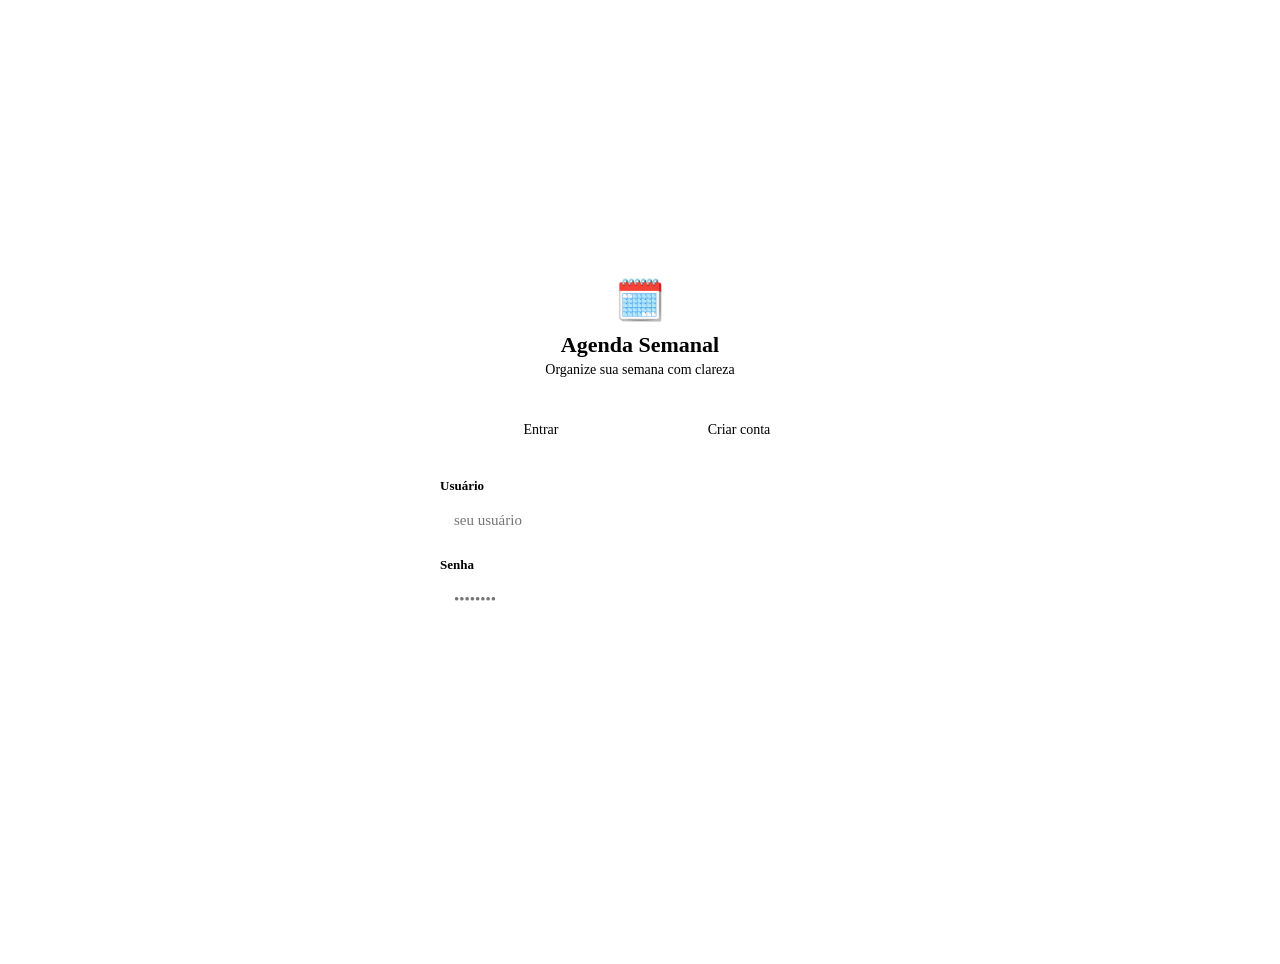
==== app.html @ fb3d9ec1 "Update print statement from 'Hello' to 'Goodbye'" ====
<!DOCTYPE html>
<html lang="pt-BR">
<head>
  <meta charset="UTF-8"/>
  <meta name="viewport" content="width=device-width, initial-scale=1.0"/>
  <title>Agenda Semanal</title>
  <link rel="preconnect" href="https://fonts.googleapis.com"/>
  <link href="https://fonts.googleapis.com/css2?family=Inter:wght@300;400;500;600;700&display=swap" rel="stylesheet"/>
  <link rel="stylesheet" href="style.css"/>
  <style>
    /* ── App Shell ── */
    body { background: var(--bg); color: var(--text); min-height: 100vh; }

    .app-header {
      background: var(--surface);
      border-bottom: 1px solid var(--border);
      padding: 0 24px;
      height: 60px;
      display: flex; align-items: center; justify-content: space-between;
      position: sticky; top: 0; z-index: 100;
      box-shadow: var(--shadow-sm);
    }
    .app-logo { font-size: 22px; font-weight: 700; color: var(--primary); display:flex; align-items:center; gap:8px; }
    .app-logo span { font-size: 20px; }
    .header-right { display: flex; align-items: center; gap: 10px; }
    .user-chip {
      font-size: 13px; font-weight: 500; color: var(--text-muted);
      background: var(--surface2); padding: 5px 12px; border-radius: 99px;
    }

    /* ── Week bar ── */
    .week-bar {
      background: var(--surface);
      border-bottom: 1px solid var(--border);
      padding: 10px 24px;
      display: flex; align-items: center; justify-content: space-between; gap: 12px; flex-wrap: wrap;
    }
    .week-nav { display: flex; align-items: center; gap: 8px; }
    .week-label { font-size: 15px; font-weight: 600; color: var(--text); }
    .week-tag {
      font-size: 12px; background: var(--primary-light); color: var(--primary);
      padding: 3px 10px; border-radius: 99px; font-weight: 600;
    }
    .view-toggle {
      display: flex; background: var(--bg); border-radius: var(--radius); padding: 3px; gap: 3px;
    }
    .view-btn {
      padding: 6px 14px; border: none; background: transparent; border-radius: calc(var(--radius) - 2px);
      font-size: 13px; font-weight: 500; color: var(--text-muted); cursor: pointer; font-family: inherit; transition: all .18s;
    }
    .view-btn.active { background: var(--surface); color: var(--primary); box-shadow: var(--shadow-sm); }

    /* ── Main ── */
    .app-main { padding: 24px; max-width: 1400px; margin: 0 auto; }

    /* ── VISÃO SEMANAL ── */
    .week-grid {
      display: grid;
      grid-template-columns: 180px repeat(7, 1fr);
      gap: 0;
      border-radius: var(--radius);
      overflow: hidden;
      box-shadow: var(--shadow-md);
    }
    .week-grid-header {
      background: var(--primary);
      color: #fff;
      padding: 10px 12px;
      font-size: 13px; font-weight: 600; text-align: center;
    }
    .week-grid-header.cat-col { text-align: left; }
    .week-grid-header.today { background: var(--accent); }

    .cat-header-row {
      grid-column: 1 / -1;
      padding: 8px 14px;
      font-size: 13px; font-weight: 700;
      display: flex; align-items: center; gap: 8px;
    }
    .cat-header-row .cat-count {
      font-size: 11px; font-weight: 600; opacity: .75;
      background: rgba(255,255,255,.25); padding: 1px 7px; border-radius: 99px;
    }

    .week-cell {
      background: var(--surface);
      border: 1px solid var(--border);
      border-collapse: collapse;
      padding: 6px 8px;
      min-height: 56px;
      vertical-align: top;
    }
    .week-cell.cat-label {
      background: var(--surface2);
      font-size: 12px; color: var(--text-muted); font-weight: 500;
      display: flex; align-items: center; padding: 8px 12px;
    }

    .task-chip {
      background: var(--surface2);
      border-left: 3px solid var(--primary);
      border-radius: 6px;
      padding: 6px 8px;
      margin-bottom: 5px;
      display: flex; align-items: flex-start; gap: 6px;
      cursor: pointer;
      transition: transform .12s, box-shadow .12s;
      font-size: 13px;
    }
    .task-chip:hover { transform: translateY(-1px); box-shadow: var(--shadow-sm); }
    .task-chip.done { opacity: .55; }
    .task-chip.done .task-title { text-decoration: line-through; }
    .task-chip.unscheduled { border-left-color: var(--text-muted); border-style: dashed; }
    .task-title { flex: 1; color: var(--text); line-height: 1.35; word-break: break-word; }
    .task-check { flex-shrink: 0; margin-top: 1px; }

    .add-task-inline {
      margin-top: 4px; width: 100%;
      display: flex; align-items: center; gap: 4px;
      opacity: 0; transition: opacity .15s;
    }
    .week-cell:hover .add-task-inline { opacity: 1; }
    .add-task-inline button {
      background: none; border: none; color: var(--text-muted); cursor: pointer;
      font-size: 18px; line-height: 1; padding: 2px; border-radius: 50%;
      transition: color .15s, background .15s;
    }
    .add-task-inline button:hover { color: var(--primary); background: var(--primary-light); }

    /* Coluna sem dia */
    .unscheduled-col {
      margin-top: 24px;
      background: var(--surface);
      border-radius: var(--radius);
      box-shadow: var(--shadow-sm);
      overflow: hidden;
    }
    .unscheduled-col-header {
      padding: 12px 16px;
      background: var(--surface2);
      border-bottom: 1px solid var(--border);
      font-size: 14px; font-weight: 600; color: var(--text-muted);
      display: flex; align-items: center; gap: 8px;
    }
    .unscheduled-list { padding: 12px 16px; display: flex; flex-direction: column; gap: 8px; }

    /* ── VISÃO LISTA ── */
    .list-view { display: flex; flex-direction: column; gap: 16px; }
    .list-cat-block {
      background: var(--surface);
      border-radius: var(--radius);
      box-shadow: var(--shadow-sm);
      overflow: hidden;
    }
    .list-cat-header {
      padding: 12px 18px;
      display: flex; align-items: center; justify-content: space-between;
    }
    .list-cat-name { font-size: 15px; font-weight: 700; }
    .list-cat-sub { font-size: 12px; opacity: .7; margin-top: 2px; }
    .list-tasks { padding: 0 0 8px; }
    .list-task-row {
      padding: 10px 18px;
      display: flex; align-items: center; gap: 12px;
      border-bottom: 1px solid var(--border);
      transition: background .12s; cursor: pointer;
    }
    .list-task-row:last-child { border-bottom: none; }
    .list-task-row:hover { background: var(--bg); }
    .list-task-row.done .list-task-title { text-decoration: line-through; opacity: .5; }
    .list-task-title { flex: 1; font-size: 14px; }
    .list-task-day {
      font-size: 12px; font-weight: 600;
      color: var(--primary); background: var(--primary-light);
      padding: 2px 8px; border-radius: 99px;
    }
    .list-task-day.no-day { color: var(--text-muted); background: var(--surface2); }

    .list-task-actions { display: flex; gap: 4px; opacity: 0; transition: opacity .12s; }
    .list-task-row:hover .list-task-actions { opacity: 1; }
    .list-task-actions button {
      background: none; border: none; cursor: pointer; padding: 4px 6px; border-radius: 6px;
      font-size: 14px; transition: background .12s;
    }
    .list-task-actions button:hover { background: var(--surface2); }

    /* ── Loading ── */
    .loading-state {
      display: flex; align-items: center; justify-content: center;
      padding: 64px; color: var(--text-muted); gap: 12px; flex-direction: column;
    }
    .empty-state {
      text-align: center; padding: 48px 24px; color: var(--text-muted);
    }
    .empty-state .empty-icon { font-size: 48px; margin-bottom: 12px; }
    .empty-state p { font-size: 15px; }

    /* ── Settings Panel ── */
    .settings-section { margin-bottom: 28px; }
    .settings-section h4 {
      font-size: 13px; font-weight: 700; text-transform: uppercase;
      letter-spacing: .6px; color: var(--text-muted); margin-bottom: 14px;
      padding-bottom: 8px; border-bottom: 1px solid var(--border);
    }

    .theme-picker { display: flex; flex-wrap: wrap; gap: 10px; }
    .theme-swatch {
      width: 44px; height: 44px; border-radius: 50%; cursor: pointer;
      border: 3px solid transparent; transition: all .18s; position: relative;
    }
    .theme-swatch.active { border-color: var(--primary); box-shadow: 0 0 0 3px var(--primary-light); }
    .theme-swatch[title]::after {
      content: attr(title);
      position: absolute; bottom: -22px; left: 50%; transform: translateX(-50%);
      font-size: 10px; color: var(--text-muted); white-space: nowrap;
    }

    .color-grid { display: flex; gap: 8px; align-items: center; }
    .color-preview { width: 32px; height: 32px; border-radius: 6px; border: 1px solid var(--border); cursor: pointer; }

    .cat-list { display: flex; flex-direction: column; gap: 8px; }
    .cat-item {
      display: flex; align-items: center; gap: 10px;
      background: var(--bg); padding: 8px 12px; border-radius: var(--radius);
      border: 1px solid var(--border);
    }
    .cat-dot { width: 20px; height: 20px; border-radius: 50%; flex-shrink: 0; }
    .cat-item-name { flex: 1; font-size: 14px; font-weight: 500; }
    .cat-item-actions { display: flex; gap: 4px; }

    /* Responsive */
    @media (max-width: 768px) {
      .week-grid { grid-template-columns: 120px repeat(7, minmax(100px, 1fr)); overflow-x: auto; display: block; }
      .week-grid { display: -webkit-box; overflow-x: scroll; }
      .app-main { padding: 12px; }
      .week-bar { padding: 8px 12px; }
    }
  </style>
</head>
<body class="theme-cotton-candy">

<!-- ── Header ── -->
<header class="app-header">
  <div class="app-logo"><span>🗓️</span> Agenda</div>
  <div class="header-right">
    <div class="user-chip" id="user-display"></div>
    <button class="btn btn-ghost btn-sm" onclick="openSettings()">⚙️ Config</button>
    <button class="btn btn-ghost btn-sm" onclick="logout()">Sair</button>
  </div>
</header>

<!-- ── Week bar ── -->
<div class="week-bar">
  <div class="week-nav">
    <button class="btn btn-ghost btn-sm" onclick="navWeek(-1)">‹</button>
    <div>
      <span class="week-label" id="week-label">Carregando…</span>
      <span class="week-tag" id="week-tag">semana atual</span>
    </div>
    <button class="btn btn-ghost btn-sm" onclick="navWeek(1)">›</button>
    <button class="btn btn-ghost btn-sm" id="today-btn" onclick="goToCurrentWeek()" style="display:none">Ir para semana atual</button>
  </div>
  <div style="display:flex; gap:8px; align-items:center; flex-wrap:wrap;">
    <div class="view-toggle">
      <button class="view-btn active" id="btn-view-week" onclick="setView('week')">📅 Semanal</button>
      <button class="view-btn" id="btn-view-list" onclick="setView('list')">☰ Lista</button>
    </div>
    <button class="btn btn-primary btn-sm" onclick="openAddTask()">+ Tarefa</button>
    <button class="btn btn-ghost btn-sm" onclick="sendEmail()" title="Enviar e-mail de resumo">📧</button>
  </div>
</div>

<!-- ── Main content ── -->
<main class="app-main" id="main-content">
  <div class="loading-state"><div class="spinner"></div><span>Carregando…</span></div>
</main>

<!-- ── Modal: Adicionar/Editar Tarefa ── -->
<div class="modal-backdrop" id="modal-task" style="display:none" onclick="closeTaskModal(event)">
  <div class="modal" onclick="event.stopPropagation()">
    <div class="modal-header">
      <h3 id="modal-task-title">Nova Tarefa</h3>
      <button class="btn btn-ghost btn-sm btn-icon" onclick="closeTaskModal()">✕</button>
    </div>
    <div class="modal-body">
      <div class="form-field">
        <label>Categoria</label>
        <select id="task-cat"></select>
      </div>
      <div class="form-field">
        <label>Título</label>
        <input type="text" id="task-title" placeholder="O que precisa ser feito?"/>
      </div>
      <div class="form-field">
        <label>Dia da semana</label>
        <select id="task-day"></select>
      </div>
      <div class="form-field">
        <label>Detalhes <span style="color:var(--text-muted);font-weight:400">(opcional)</span></label>
        <textarea id="task-detail" rows="3" placeholder="Informações adicionais…"></textarea>
      </div>
      <div class="form-field" id="field-week-choice">
        <label>Semana</label>
        <select id="task-week">
          <option value="current">Semana atual</option>
          <option value="next">Próxima semana</option>
        </select>
      </div>
    </div>
    <div class="modal-footer">
      <button class="btn btn-ghost" onclick="closeTaskModal()">Cancelar</button>
      <button class="btn btn-primary" id="btn-save-task" onclick="saveTask()">Salvar tarefa</button>
    </div>
  </div>
</div>

<!-- ── Modal: Configurações ── -->
<div class="modal-backdrop" id="modal-settings" style="display:none" onclick="closeSettings(event)">
  <div class="modal" style="max-width:560px" onclick="event.stopPropagation()">
    <div class="modal-header">
      <h3>⚙️ Configurações</h3>
      <button class="btn btn-ghost btn-sm btn-icon" onclick="closeSettings()">✕</button>
    </div>
    <div class="modal-body">

      <div class="settings-section">
        <h4>Idioma</h4>
        <div class="form-field" style="margin:0">
          <select id="cfg-lang">
            <option value="pt-BR">🇧🇷 Português (BR)</option>
            <option value="en">🇺🇸 English</option>
            <option value="es">🇪🇸 Español</option>
            <option value="fr">🇫🇷 Français</option>
            <option value="de">🇩🇪 Deutsch</option>
          </select>
        </div>
      </div>

      <div class="settings-section">
        <h4>E-mail semanal</h4>
        <div class="form-field">
          <label>Endereço de e-mail</label>
          <input type="email" id="cfg-email" placeholder="seu@email.com"/>
        </div>
        <div style="display:grid; grid-template-columns:1fr 1fr; gap:12px">
          <div class="form-field" style="margin:0">
            <label>Dia de envio</label>
            <select id="cfg-send-day">
              <option value="Monday">Segunda-feira</option>
              <option value="Tuesday">Terça-feira</option>
              <option value="Wednesday">Quarta-feira</option>
              <option value="Thursday">Quinta-feira</option>
              <option value="Friday">Sexta-feira</option>
              <option value="Saturday">Sábado</option>
              <option value="Sunday">Domingo</option>
            </select>
          </div>
          <div class="form-field" style="margin:0">
            <label>Horário (0–23h)</label>
            <input type="number" id="cfg-send-hour" min="0" max="23" value="8"/>
          </div>
        </div>
      </div>

      <div class="settings-section">
        <h4>Tema visual</h4>
        <div class="theme-picker" id="theme-picker">
          <div class="theme-swatch" title="Cotton Candy" data-theme="cotton_candy" style="background:linear-gradient(135deg,#f8d7ea,#d4689a)" onclick="pickTheme(this)"></div>
          <div class="theme-swatch" title="Sóbrio" data-theme="sobrio" style="background:linear-gradient(135deg,#dbeafe,#1e40af)" onclick="pickTheme(this)"></div>
          <div class="theme-swatch" title="Cinza" data-theme="cinza" style="background:linear-gradient(135deg,#f3f4f6,#374151)" onclick="pickTheme(this)"></div>
          <div class="theme-swatch" title="Vibrante" data-theme="vibrante" style="background:linear-gradient(135deg,#ede9fe,#7c3aed)" onclick="pickTheme(this)"></div>
          <div class="theme-swatch" title="Dark" data-theme="dark" style="background:linear-gradient(135deg,#1e293b,#818cf8)" onclick="pickTheme(this)"></div>
          <div class="theme-swatch" title="Minimal" data-theme="minimal" style="background:linear-gradient(135deg,#ffffff,#000000)" onclick="pickTheme(this)"></div>
          <div class="theme-swatch" title="Personalizado" data-theme="custom" style="background:conic-gradient(#f00,#ff0,#0f0,#0ff,#00f,#f0f,#f00)" onclick="pickTheme(this)"></div>
        </div>
        <div id="custom-theme-builder" style="display:none; margin-top:20px;">
          <p style="font-size:13px; color:var(--text-muted); margin-bottom:12px;">Personalize as cores principais:</p>
          <div style="display:grid; grid-template-columns:repeat(3, 1fr); gap:12px;">
            <div class="form-field" style="margin:0"><label>Primária</label><input type="color" id="ct-primary" value="#7c3aed"/></div>
            <div class="form-field" style="margin:0"><label>Primária clara</label><input type="color" id="ct-primary-light" value="#ede9fe"/></div>
            <div class="form-field" style="margin:0"><label>Accent</label><input type="color" id="ct-accent" value="#db2777"/></div>
            <div class="form-field" style="margin:0"><label>Fundo</label><input type="color" id="ct-bg" value="#faf5ff"/></div>
            <div class="form-field" style="margin:0"><label>Superfície</label><input type="color" id="ct-surface" value="#ffffff"/></div>
            <div class="form-field" style="margin:0"><label>Texto</label><input type="color" id="ct-text" value="#1e1b4b"/></div>
          </div>
          <button class="btn btn-primary btn-sm" style="margin-top:12px" onclick="applyCustomTheme()">Aplicar tema personalizado</button>
        </div>
      </div>

      <div class="settings-section">
        <h4>Categorias <button class="btn btn-ghost btn-sm" style="font-size:11px" onclick="openAddCategory()">+ Nova</button></h4>
        <div class="cat-list" id="cat-list-settings"></div>
      </div>

    </div>
    <div class="modal-footer">
      <button class="btn btn-ghost" onclick="closeSettings()">Fechar</button>
      <button class="btn btn-primary" onclick="saveSettings()">Salvar configurações</button>
    </div>
  </div>
</div>

<script>
// ============================================================
// CONFIG
// ============================================================
const BACKEND_URL = ""; // ← Cole aqui a URL do seu Apps Script

const DAYS = {
  "pt-BR": ["(Sem dia)", "Segunda","Terça","Quarta","Quinta","Sexta","Sábado","Domingo"],
  "en":    ["(No day)", "Monday","Tuesday","Wednesday","Thursday","Friday","Saturday","Sunday"],
  "es":    ["(Sin día)", "Lunes","Martes","Miércoles","Jueves","Viernes","Sábado","Domingo"],
  "fr":    ["(Sans jour)", "Lundi","Mardi","Mercredi","Jeudi","Vendredi","Samedi","Dimanche"],
  "de":    ["(Kein Tag)", "Montag","Dienstag","Mittwoch","Donnerstag","Freitag","Samstag","Sonntag"],
};
const DAY_KEYS = ["", "Monday","Tuesday","Wednesday","Thursday","Friday","Saturday","Sunday"];

// ============================================================
// STATE
// ============================================================
let state = {
  token: localStorage.getItem("agenda_token"),
  username: localStorage.getItem("agenda_username"),
  userId: localStorage.getItem("agenda_userId"),
  tasks: [],
  categories: [],
  config: {lang:"pt-BR", theme:"cotton_candy"},
  weeks: [],
  currentWeek: null,
  currentWeekIndex: 0,
  view: "week",
  editingTaskId: null,
};

// ============================================================
// INIT
// ============================================================
async function init() {
  if (!state.token) { window.location.href = "index.html"; return; }
  document.getElementById("user-display").textContent = "👤 " + (state.username || "");
  await Promise.all([loadConfig(), loadCategories()]);
  await loadWeeks();
  render();
}

// ============================================================
// API
// ============================================================
async function api(payload) {
  const r = await fetch(BACKEND_URL, {
    method: "POST",
    body: JSON.stringify({...payload, token: state.token})
  });
  const data = await r.json();
  if (data.error === "unauthorized") { logout(); return; }
  return data;
}

// ============================================================
// DATA LOADERS
// ============================================================
async function loadConfig() {
  const r = await api({action:"getConfig"});
  if (r && r.ok) {
    state.config = r.config;
    applyThemeFromConfig();
  }
}

async function loadCategories() {
  const r = await api({action:"getCategories"});
  if (r && r.ok) state.categories = r.categories;
}

async function loadWeeks() {
  const r = await api({action:"getWeeks"});
  if (r && r.ok) {
    state.weeks = r.weeks;
    if (!state.currentWeek) {
      state.currentWeek = getCurrentWeekKey();
      state.currentWeekIndex = state.weeks.indexOf(state.currentWeek);
      if (state.currentWeekIndex === -1) { state.weeks.unshift(state.currentWeek); state.currentWeekIndex = 0; }
    }
  }
  await loadTasks();
}

async function loadTasks() {
  const r = await api({action:"getTasks", semana: state.currentWeek});
  if (r && r.ok) { state.tasks = r.tasks; state.currentWeek = r.semana; }
  updateWeekBar();
  render();
}

// ============================================================
// WEEK UTILS
// ============================================================
function getCurrentWeekKey() {
  const now = new Date();
  const mon = getMonday(now);
  const sat = new Date(mon); sat.setDate(mon.getDate()+5);
  return fmtKey(mon)+"_"+fmtKey(sat);
}
function getMonday(d) {
  const date = new Date(d), day = date.getDay();
  date.setDate(date.getDate() + (day===0 ? -6 : 1-day));
  date.setHours(0,0,0,0); return date;
}
function fmtKey(d) { return `${String(d.getDate()).padStart(2,'0')}${String(d.getMonth()+1).padStart(2,'0')}${d.getFullYear()}`; }
function weekKeyToDisplay(key) {
  if (!key) return "";
  const [a,b] = key.split("_");
  return `${a.slice(0,2)}/${a.slice(2,4)} – ${b.slice(0,2)}/${b.slice(2,4)}/${b.slice(4)}`;
}

function updateWeekBar() {
  const currentKey = getCurrentWeekKey();
  const isCurrentWeek = state.currentWeek === currentKey;
  document.getElementById("week-label").textContent = weekKeyToDisplay(state.currentWeek);
  document.getElementById("week-tag").textContent = isCurrentWeek ? "semana atual" : state.currentWeek > currentKey ? "semana futura" : "semana passada";
  document.getElementById("today-btn").style.display = isCurrentWeek ? "none" : "";
}

function navWeek(dir) {
  const idx = state.weeks.indexOf(state.currentWeek) + dir;
  if (idx >= 0 && idx < state.weeks.length) {
    state.currentWeek = state.weeks[idx];
  } else if (dir > 0) {
    // Cria próxima semana
    const parts = state.currentWeek.split("_");
    const mon = new Date(parts[0].slice(4), parts[0].slice(2,4)-1, parts[0].slice(0,2));
    mon.setDate(mon.getDate()+7);
    const sat = new Date(mon); sat.setDate(mon.getDate()+5);
    state.currentWeek = fmtKey(mon)+"_"+fmtKey(sat);
    state.weeks.unshift(state.currentWeek);
  }
  loadTasks();
}

function goToCurrentWeek() {
  state.currentWeek = getCurrentWeekKey();
  if (!state.weeks.includes(state.currentWeek)) state.weeks.unshift(state.currentWeek);
  loadTasks();
}

// ============================================================
// VIEW TOGGLE
// ============================================================
function setView(v) {
  state.view = v;
  document.getElementById("btn-view-week").classList.toggle("active", v==="week");
  document.getElementById("btn-view-list").classList.toggle("active", v==="list");
  render();
}

// ============================================================
// RENDER
// ============================================================
function render() {
  const main = document.getElementById("main-content");
  if (state.view === "week") main.innerHTML = renderWeekView();
  else main.innerHTML = renderListView();
}

function getCatById(id) { return state.categories.find(c=>c.id===id) || {nome:"—", cor_escura:"#64748b", cor_clara:"#f1f5f9"}; }
function getLang() { return state.config.lang || "pt-BR"; }
function getDays() { return DAYS[getLang()] || DAYS["pt-BR"]; }

function renderWeekView() {
  const days = getDays();
  const now = new Date(); now.setHours(0,0,0,0);
  const todayDay = DAY_KEYS[now.getDay() === 0 ? 8 : now.getDay()]; // simplificado

  let html = '<div class="week-grid">';
  // Header
  html += `<div class="week-grid-header cat-col">${days[0]||"Categoria"}</div>`;
  for (let i=1;i<=7;i++) html += `<div class="week-grid-header">${days[i]}</div>`;

  // Unscheduled tasks (sem dia)
  const unscheduled = state.tasks.filter(t=>!t.dia);

  // Por categoria
  for (const cat of state.categories) {
    const catTasks = state.tasks.filter(t=>t.categoria_id===cat.id && t.dia);
    if (catTasks.length === 0 && unscheduled.filter(t=>t.categoria_id===cat.id).length === 0) continue;
    const total = catTasks.length + unscheduled.filter(t=>t.categoria_id===cat.id).length;
    const done  = catTasks.filter(t=>t.concluida).length;

    // Linha de cabeçalho da categoria
    html += `<div class="cat-header-row" style="background:${cat.cor_escura};color:#fff;grid-column:1/-1;">`;
    html += `▸ ${cat.nome} <span class="cat-count">${done}/${total}</span></div>`;

    // Linha de células por dia
    html += `<div class="week-cell cat-label" style="background:${cat.cor_escura}22;color:${cat.cor_escura}">${cat.nome}</div>`;
    for (let d=1; d<=7; d++) {
      const dayKey = DAY_KEYS[d];
      const dayTasks = catTasks.filter(t=>t.dia===dayKey);
      html += `<div class="week-cell" style="background:${cat.cor_clara}55" ondragover="event.preventDefault()" ondrop="dropTask(event,'${cat.id}','${dayKey}')">`;
      for (const t of dayTasks) {
        html += renderTaskChip(t, cat);
      }
      html += `<div class="add-task-inline"><button onclick="openAddTask('${cat.id}','${dayKey}')" title="Adicionar tarefa">＋</button></div>`;
      html += `</div>`;
    }
  }

  html += '</div>';

  // Tarefas sem dia agendado
  if (unscheduled.length > 0) {
    html += `<div class="unscheduled-col">`;
    html += `<div class="unscheduled-col-header">📌 ${getLang()==="pt-BR"?"Sem dia definido — clique para agendar":"Unscheduled — click to assign a day"} <span class="badge" style="background:var(--surface2);color:var(--text-muted)">${unscheduled.length}</span></div>`;
    html += `<div class="unscheduled-list">`;
    for (const t of unscheduled) {
      const cat = getCatById(t.categoria_id);
      html += renderTaskChip(t, cat, true);
    }
    html += `</div></div>`;
  }

  return html;
}

function renderTaskChip(t, cat, unscheduled=false) {
  const doneClass = t.concluida ? "done" : "";
  const unsClass  = unscheduled ? "unscheduled" : "";
  return `<div class="task-chip ${doneClass} ${unsClass}" draggable="true"
    style="border-left-color:${cat.cor_escura}"
    ondragstart="dragTask(event,'${t.id}')"
    onclick="openEditTask('${t.id}')">
    <div class="task-check" onclick="event.stopPropagation();toggleTask('${t.id}')">
      <label class="check-wrap">
        <input type="checkbox" ${t.concluida?"checked":""} onchange="toggleTask('${t.id}')"/>
        <div class="check-box"></div>
      </label>
    </div>
    <span class="task-title">${escHtml(t.titulo)}</span>
  </div>`;
}

function renderListView() {
  let html = '<div class="list-view">';
  const days = getDays();
  if (state.categories.length === 0 || state.tasks.length === 0) {
    html += `<div class="empty-state"><div class="empty-icon">📭</div><p>Nenhuma tarefa esta semana. Clique em <strong>+ Tarefa</strong> para começar.</p></div>`;
    return html + '</div>';
  }

  for (const cat of state.categories) {
    const catTasks = state.tasks.filter(t=>t.categoria_id===cat.id);
    if (catTasks.length === 0) continue;
    const done = catTasks.filter(t=>t.concluida).length;
    html += `<div class="list-cat-block">`;
    html += `<div class="list-cat-header" style="background:${cat.cor_escura};color:#fff">`;
    html += `<div><div class="list-cat-name">${cat.nome}</div><div class="list-cat-sub">${done}/${catTasks.length} concluídas</div></div>`;
    html += `</div>`;
    html += `<div class="list-tasks">`;
    for (const t of catTasks) {
      const dayLabel = t.dia ? days[DAY_KEYS.indexOf(t.dia)] : days[0];
      const dayClass = t.dia ? "" : "no-day";
      html += `<div class="list-task-row ${t.concluida?"done":""}" onclick="openEditTask('${t.id}')">`;
      html += `<label class="check-wrap" onclick="event.stopPropagation()">
        <input type="checkbox" ${t.concluida?"checked":""} onchange="toggleTask('${t.id}')"/>
        <div class="check-box" style="border-color:${cat.cor_escura}"></div>
      </label>`;
      html += `<span class="list-task-title">${escHtml(t.titulo)}</span>`;
      html += `<span class="list-task-day ${dayClass}">${dayLabel}</span>`;
      html += `<div class="list-task-actions">
        <button onclick="event.stopPropagation();openEditTask('${t.id}')" title="Editar">✏️</button>
        <button onclick="event.stopPropagation();deleteTask('${t.id}')" title="Excluir">🗑</button>
      </div>`;
      html += `</div>`;
    }
    html += `</div></div>`;
  }
  return html + '</div>';
}

// ============================================================
// TASK ACTIONS
// ============================================================
function openAddTask(catId="", dayKey="") {
  state.editingTaskId = null;
  document.getElementById("modal-task-title").textContent = "Nova Tarefa";
  document.getElementById("btn-save-task").textContent = "Salvar tarefa";
  document.getElementById("task-title").value = "";
  document.getElementById("task-detail").value = "";
  populateCatSelect(catId);
  populateDaySelect(dayKey);
  document.getElementById("task-week").value = "current";
  document.getElementById("field-week-choice").style.display = "";
  document.getElementById("modal-task").style.display = "flex";
  setTimeout(()=>document.getElementById("task-title").focus(), 100);
}

function openEditTask(id) {
  const t = state.tasks.find(t=>t.id===id);
  if (!t) return;
  state.editingTaskId = id;
  document.getElementById("modal-task-title").textContent = "Editar Tarefa";
  document.getElementById("btn-save-task").textContent = "Salvar alterações";
  document.getElementById("task-title").value = t.titulo;
  document.getElementById("task-detail").value = t.detalhe || "";
  populateCatSelect(t.categoria_id);
  populateDaySelect(t.dia || "");
  document.getElementById("field-week-choice").style.display = "none";
  document.getElementById("modal-task").style.display = "flex";
  setTimeout(()=>document.getElementById("task-title").focus(), 100);
}

function populateCatSelect(selectedId="") {
  const sel = document.getElementById("task-cat");
  sel.innerHTML = state.categories.map(c=>
    `<option value="${c.id}" ${c.id===selectedId?"selected":""}>${c.nome}</option>`
  ).join("");
}

function populateDaySelect(selectedKey="") {
  const days = getDays();
  const sel = document.getElementById("task-day");
  sel.innerHTML = days.map((d,i)=>
    `<option value="${DAY_KEYS[i]}" ${DAY_KEYS[i]===selectedKey?"selected":""}>${d}</option>`
  ).join("");
}

function closeTaskModal(e) {
  if (!e || e.target === document.getElementById("modal-task"))
    document.getElementById("modal-task").style.display = "none";
}

async function saveTask() {
  const title = document.getElementById("task-title").value.trim();
  if (!title) { toast("⚠️ Informe o título da tarefa."); return; }

  const btn = document.getElementById("btn-save-task");
  btn.disabled = true; btn.textContent = "Salvando…";

  const catId   = document.getElementById("task-cat").value;
  const dayKey  = document.getElementById("task-day").value;
  const detail  = document.getElementById("task-detail").value.trim();
  const weekPref = document.getElementById("task-week").value;

  let semana = state.currentWeek;
  if (!state.editingTaskId && weekPref === "next") {
    const parts = state.currentWeek.split("_");
    const mon = new Date(parts[0].slice(4), parts[0].slice(2,4)-1, parts[0].slice(0,2));
    mon.setDate(mon.getDate()+7);
    const sat = new Date(mon); sat.setDate(mon.getDate()+5);
    semana = fmtKey(mon)+"_"+fmtKey(sat);
  }

  if (state.editingTaskId) {
    await api({action:"updateTask", id:state.editingTaskId, titulo:title, categoria_id:catId, dia:dayKey, detalhe:detail});
    toast("✅ Tarefa atualizada!");
  } else {
    await api({action:"addTask", semana, titulo:title, categoria_id:catId, dia:dayKey, detalhe:detail});
    toast("✅ Tarefa adicionada!");
  }

  closeTaskModal();
  await loadWeeks();
  btn.disabled = false;
}

async function toggleTask(id) {
  const t = state.tasks.find(t=>t.id===id);
  if (!t) return;
  t.concluida = !t.concluida;
  render();
  await api({action:"updateTask", id, concluida:t.concluida});
}

async function deleteTask(id) {
  if (!confirm("Excluir esta tarefa?")) return;
  await api({action:"deleteTask", id});
  await loadTasks();
  toast("🗑 Tarefa excluída.");
}

// Drag & drop
let draggedId = null;
function dragTask(e, id) { draggedId = id; e.dataTransfer.effectAllowed="move"; }
async function dropTask(e, catId, dayKey) {
  if (!draggedId) return;
  await api({action:"updateTask", id:draggedId, categoria_id:catId, dia:dayKey});
  draggedId = null;
  await loadTasks();
}

// ============================================================
// SETTINGS
// ============================================================
async function openSettings() {
  await loadCategories();
  const c = state.config;
  document.getElementById("cfg-lang").value      = c.lang || "pt-BR";
  document.getElementById("cfg-email").value     = c.email || "";
  document.getElementById("cfg-send-day").value  = c.send_day || "Monday";
  document.getElementById("cfg-send-hour").value = c.send_hour ?? 8;

  // Tema
  document.querySelectorAll(".theme-swatch").forEach(s=>{
    s.classList.toggle("active", s.dataset.theme === (c.theme||"cotton_candy"));
  });
  document.getElementById("custom-theme-builder").style.display = c.theme==="custom" ? "" : "none";

  renderCatSettings();
  document.getElementById("modal-settings").style.display = "flex";
}

function closeSettings(e) {
  if (!e || e.target === document.getElementById("modal-settings"))
    document.getElementById("modal-settings").style.display = "none";
}

function renderCatSettings() {
  const list = document.getElementById("cat-list-settings");
  list.innerHTML = state.categories.map(c=>`
    <div class="cat-item" id="ci-${c.id}">
      <div class="cat-dot" style="background:${c.cor_escura}"></div>
      <span class="cat-item-name">${escHtml(c.nome)}</span>
      <div class="cat-item-actions">
        <button onclick="editCategoryInline('${c.id}')" title="Editar">✏️</button>
        <button onclick="deleteCategoryItem('${c.id}')" title="Excluir">🗑</button>
      </div>
    </div>`).join("");
}

function editCategoryInline(id) {
  const cat = state.categories.find(c=>c.id===id);
  if (!cat) return;
  const el = document.getElementById("ci-"+id);
  el.innerHTML = `
    <input value="${escHtml(cat.nome)}" id="ei-name-${id}" style="flex:1;padding:4px 8px;border:1px solid var(--border);border-radius:6px;font-family:inherit;font-size:14px;"/>
    <div class="color-grid">
      <input type="color" value="${cat.cor_escura}" id="ei-dark-${id}"/>
      <input type="color" value="${cat.cor_clara}" id="ei-light-${id}"/>
    </div>
    <button class="btn btn-primary btn-sm" onclick="saveCategoryInline('${id}')">OK</button>
    <button class="btn btn-ghost btn-sm" onclick="renderCatSettings()">✕</button>`;
}

function saveCategoryInline(id) {
  const cat = state.categories.find(c=>c.id===id);
  if (!cat) return;
  cat.nome       = document.getElementById("ei-name-"+id).value.trim();
  cat.cor_escura = document.getElementById("ei-dark-"+id).value;
  cat.cor_clara  = document.getElementById("ei-light-"+id).value;
  renderCatSettings();
}

function openAddCategory() {
  const nome = prompt("Nome da nova categoria:");
  if (!nome) return;
  state.categories.push({
    id: "cat_new_"+Date.now(), nome: nome.trim(),
    cor_escura:"#64748b", cor_clara:"#f1f5f9", ordem: state.categories.length
  });
  renderCatSettings();
}

function deleteCategoryItem(id) {
  if (!confirm("Excluir esta categoria? As tarefas associadas não serão apagadas.")) return;
  state.categories = state.categories.filter(c=>c.id!==id);
  renderCatSettings();
}

function pickTheme(el) {
  document.querySelectorAll(".theme-swatch").forEach(s=>s.classList.remove("active"));
  el.classList.add("active");
  state.config.theme = el.dataset.theme;
  document.getElementById("custom-theme-builder").style.display = el.dataset.theme==="custom" ? "" : "none";
  if (el.dataset.theme !== "custom") applyThemeFromConfig();
}

function applyThemeFromConfig() {
  const map = {cotton_candy:"cotton-candy", sobrio:"sobrio", cinza:"cinza", vibrante:"vibrante", dark:"dark", minimal:"minimal"};
  const cls = "theme-" + (map[state.config.theme] || "cotton-candy");
  document.body.className = document.body.className.replace(/theme-\S+/g,"").trim() + " " + cls;
  if (state.config.theme === "custom" && state.config.custom_theme) applyCustomThemeDirect(state.config.custom_theme);
}

function applyCustomTheme() {
  const ct = {
    primary:       document.getElementById("ct-primary").value,
    primaryLight:  document.getElementById("ct-primary-light").value,
    accent:        document.getElementById("ct-accent").value,
    bg:            document.getElementById("ct-bg").value,
    surface:       document.getElementById("ct-surface").value,
    text:          document.getElementById("ct-text").value,
  };
  state.config.custom_theme = ct;
  applyCustomThemeDirect(ct);
  toast("🎨 Tema personalizado aplicado!");
}

function applyCustomThemeDirect(ct) {
  const r = document.documentElement;
  r.style.setProperty("--primary",       ct.primary);
  r.style.setProperty("--primary-light", ct.primaryLight);
  r.style.setProperty("--accent",        ct.accent);
  r.style.setProperty("--bg",            ct.bg);
  r.style.setProperty("--surface",       ct.surface);
  r.style.setProperty("--text",          ct.text);
}

async function saveSettings() {
  const btn = document.querySelector("#modal-settings .btn-primary");
  btn.disabled = true; btn.textContent = "Salvando…";
  state.config.lang       = document.getElementById("cfg-lang").value;
  state.config.email      = document.getElementById("cfg-email").value;
  state.config.send_day   = document.getElementById("cfg-send-day").value;
  state.config.send_hour  = parseInt(document.getElementById("cfg-send-hour").value);
  await Promise.all([
    api({action:"saveConfig", config: state.config}),
    api({action:"saveCategories", categories: state.categories})
  ]);
  applyThemeFromConfig();
  closeSettings();
  await loadCategories();
  render();
  toast("✅ Configurações salvas!");
  btn.disabled = false; btn.textContent = "Salvar configurações";
}

// ============================================================
// EMAIL
// ============================================================
async function sendEmail() {
  const btn = document.querySelector("[onclick=\"sendEmail()\"]");
  btn.disabled = true;
  const r = await api({action:"sendEmail"});
  btn.disabled = false;
  if (r && r.ok) toast("📧 E-mail enviado com sucesso!");
  else toast("⚠️ " + (r?.error || "Erro ao enviar e-mail. Verifique o e-mail nas configurações."));
}

// ============================================================
// UTILS
// ============================================================
function logout() {
  localStorage.clear();
  window.location.href = "index.html";
}

function escHtml(s) {
  return String(s).replace(/&/g,"&amp;").replace(/</g,"&lt;").replace(/>/g,"&gt;").replace(/"/g,"&quot;");
}

let toastTimer;
function toast(msg) {
  clearTimeout(toastTimer);
  let el = document.getElementById("toast-el");
  if (!el) { el = document.createElement("div"); el.id="toast-el"; el.className="toast"; document.body.appendChild(el); }
  el.textContent = msg; el.style.display = "block";
  toastTimer = setTimeout(()=>{ el.style.display="none"; }, 3000);
}

// ============================================================
// BOOT
// ============================================================
init();
</script>
</body>
</html>
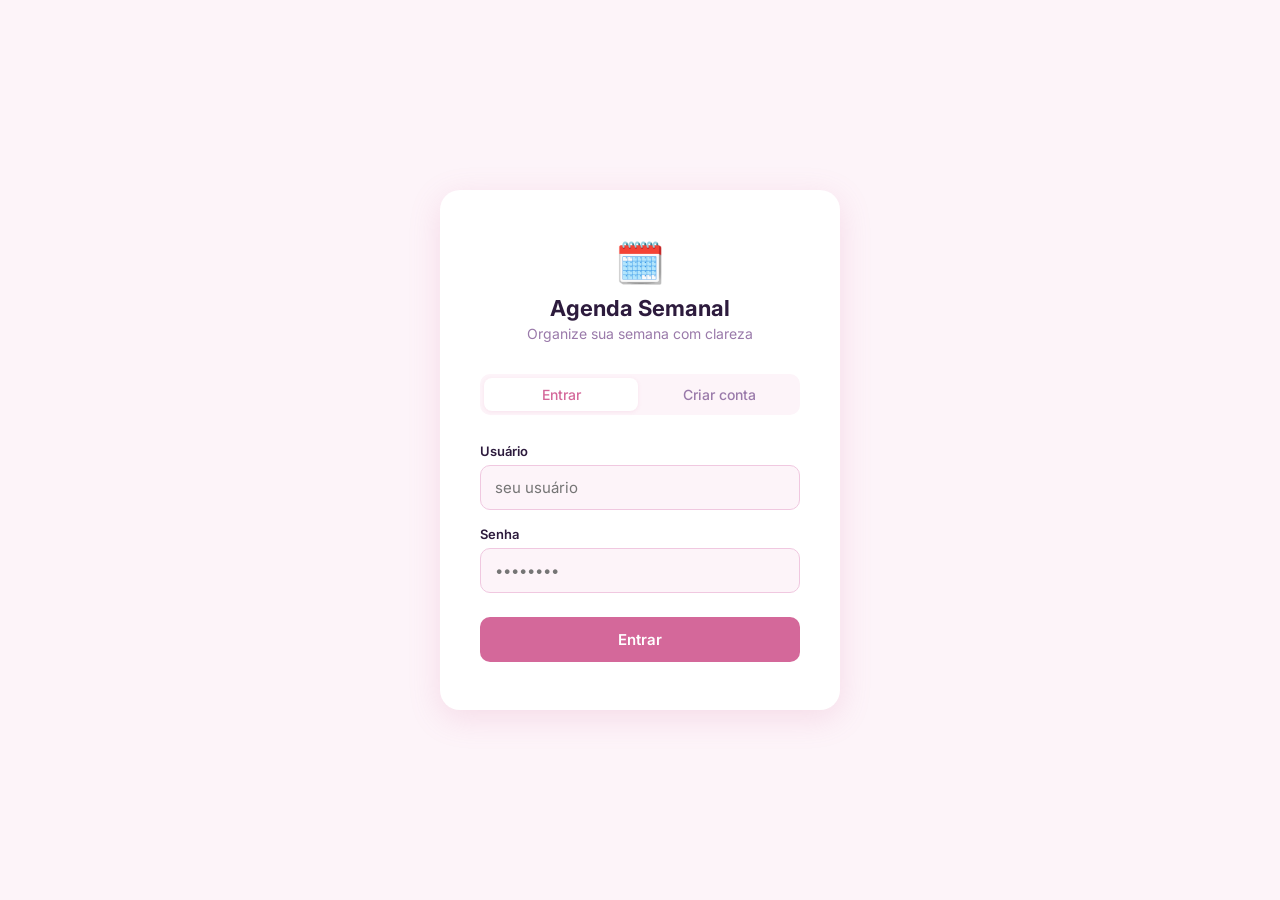
==== commit 38fa7a2c: "Implement loading state for buttons during async actions Refactor button handling to prevent double " ====
--- a/app.html
+++ b/app.html
@@ -404,7 +404,7 @@
 // ============================================================
 // CONFIG
 // ============================================================
-const BACKEND_URL = ""; // ← Cole aqui a URL do seu Apps Script
+const BACKEND_URL = "https://script.google.com/macros/s/AKfycbxa2S6oVyt2hTP1QjkpkJQH9AMApKSBI0zk_z4VZbIABvyfS45VkRWJuxLRpO6Dthgm/exec"; // ← Cole aqui a URL do seu Apps Script
 
 const DAYS = {
   "pt-BR": ["(Sem dia)", "Segunda","Terça","Quarta","Quinta","Sexta","Sábado","Domingo"],
@@ -454,6 +454,29 @@
   const data = await r.json();
   if (data.error === "unauthorized") { logout(); return; }
   return data;
+}
+
+// ── Trava genérica contra duplo clique / múltiplos envios ──
+// Desabilita o botão, mostra um spinner + texto de carregamento,
+// executa a ação assíncrona, e só então reabilita o botão.
+// Se o botão já estiver em execução, um segundo clique é ignorado.
+const _busyButtons = new WeakSet();
+async function withLoading(btn, loadingText, action) {
+  if (!btn || _busyButtons.has(btn)) return; // ignora cliques repetidos
+  _busyButtons.add(btn);
+  const originalHTML = btn.innerHTML;
+  const originalWidth = btn.offsetWidth;
+  btn.style.minWidth = originalWidth + "px"; // evita o botão "pular" de tamanho
+  btn.disabled = true;
+  btn.innerHTML = `<span class="btn-spinner"></span> ${loadingText}`;
+  try {
+    await action();
+  } finally {
+    btn.disabled = false;
+    btn.innerHTML = originalHTML;
+    btn.style.minWidth = "";
+    _busyButtons.delete(btn);
+  }
 }
 
 // ============================================================
@@ -733,33 +756,34 @@
   if (!title) { toast("⚠️ Informe o título da tarefa."); return; }
 
   const btn = document.getElementById("btn-save-task");
-  btn.disabled = true; btn.textContent = "Salvando…";
-
-  const catId   = document.getElementById("task-cat").value;
-  const dayKey  = document.getElementById("task-day").value;
-  const detail  = document.getElementById("task-detail").value.trim();
-  const weekPref = document.getElementById("task-week").value;
-
-  let semana = state.currentWeek;
-  if (!state.editingTaskId && weekPref === "next") {
-    const parts = state.currentWeek.split("_");
-    const mon = new Date(parts[0].slice(4), parts[0].slice(2,4)-1, parts[0].slice(0,2));
-    mon.setDate(mon.getDate()+7);
-    const sat = new Date(mon); sat.setDate(mon.getDate()+5);
-    semana = fmtKey(mon)+"_"+fmtKey(sat);
-  }
-
-  if (state.editingTaskId) {
-    await api({action:"updateTask", id:state.editingTaskId, titulo:title, categoria_id:catId, dia:dayKey, detalhe:detail});
-    toast("✅ Tarefa atualizada!");
-  } else {
-    await api({action:"addTask", semana, titulo:title, categoria_id:catId, dia:dayKey, detalhe:detail});
-    toast("✅ Tarefa adicionada!");
-  }
-
-  closeTaskModal();
-  await loadWeeks();
-  btn.disabled = false;
+  const isEditing = !!state.editingTaskId;
+
+  await withLoading(btn, isEditing ? "Salvando…" : "Adicionando…", async () => {
+    const catId   = document.getElementById("task-cat").value;
+    const dayKey  = document.getElementById("task-day").value;
+    const detail  = document.getElementById("task-detail").value.trim();
+    const weekPref = document.getElementById("task-week").value;
+
+    let semana = state.currentWeek;
+    if (!isEditing && weekPref === "next") {
+      const parts = state.currentWeek.split("_");
+      const mon = new Date(parts[0].slice(4), parts[0].slice(2,4)-1, parts[0].slice(0,2));
+      mon.setDate(mon.getDate()+7);
+      const sat = new Date(mon); sat.setDate(mon.getDate()+5);
+      semana = fmtKey(mon)+"_"+fmtKey(sat);
+    }
+
+    if (isEditing) {
+      await api({action:"updateTask", id:state.editingTaskId, titulo:title, categoria_id:catId, dia:dayKey, detalhe:detail});
+      toast("✅ Tarefa atualizada!");
+    } else {
+      await api({action:"addTask", semana, titulo:title, categoria_id:catId, dia:dayKey, detalhe:detail});
+      toast("✅ Tarefa adicionada!");
+    }
+
+    closeTaskModal();
+    await loadWeeks();
+  });
 }
 
 async function toggleTask(id) {
@@ -906,21 +930,21 @@
 
 async function saveSettings() {
   const btn = document.querySelector("#modal-settings .btn-primary");
-  btn.disabled = true; btn.textContent = "Salvando…";
-  state.config.lang       = document.getElementById("cfg-lang").value;
-  state.config.email      = document.getElementById("cfg-email").value;
-  state.config.send_day   = document.getElementById("cfg-send-day").value;
-  state.config.send_hour  = parseInt(document.getElementById("cfg-send-hour").value);
-  await Promise.all([
-    api({action:"saveConfig", config: state.config}),
-    api({action:"saveCategories", categories: state.categories})
-  ]);
-  applyThemeFromConfig();
-  closeSettings();
-  await loadCategories();
-  render();
-  toast("✅ Configurações salvas!");
-  btn.disabled = false; btn.textContent = "Salvar configurações";
+  await withLoading(btn, "Salvando…", async () => {
+    state.config.lang       = document.getElementById("cfg-lang").value;
+    state.config.email      = document.getElementById("cfg-email").value;
+    state.config.send_day   = document.getElementById("cfg-send-day").value;
+    state.config.send_hour  = parseInt(document.getElementById("cfg-send-hour").value);
+    await Promise.all([
+      api({action:"saveConfig", config: state.config}),
+      api({action:"saveCategories", categories: state.categories})
+    ]);
+    applyThemeFromConfig();
+    closeSettings();
+    await loadCategories();
+    render();
+    toast("✅ Configurações salvas!");
+  });
 }
 
 // ============================================================
@@ -928,11 +952,11 @@
 // ============================================================
 async function sendEmail() {
   const btn = document.querySelector("[onclick=\"sendEmail()\"]");
-  btn.disabled = true;
-  const r = await api({action:"sendEmail"});
-  btn.disabled = false;
-  if (r && r.ok) toast("📧 E-mail enviado com sucesso!");
-  else toast("⚠️ " + (r?.error || "Erro ao enviar e-mail. Verifique o e-mail nas configurações."));
+  await withLoading(btn, "Enviando…", async () => {
+    const r = await api({action:"sendEmail"});
+    if (r && r.ok) toast("📧 E-mail enviado com sucesso!");
+    else toast("⚠️ " + (r?.error || "Erro ao enviar e-mail. Verifique o e-mail nas configurações."));
+  });
 }
 
 // ============================================================
--- a/style.css
+++ b/style.css
@@ -0,0 +1,283 @@
+/* ============================================================
+   AGENDA SEMANAL — style.css
+   Temas: cotton-candy | sobrio | cinza | vibrante | dark | minimal
+   + suporte a tema personalizado via CSS custom properties
+   ============================================================ */
+
+/* ── Reset & base ─────────────────────────────────────────── */
+*, *::before, *::after { box-sizing: border-box; margin: 0; padding: 0; }
+html { font-size: 16px; }
+body {
+  font-family: 'Inter', -apple-system, BlinkMacSystemFont, sans-serif;
+  transition: background .3s, color .3s;
+  -webkit-font-smoothing: antialiased;
+}
+
+/* ── Temas ────────────────────────────────────────────────── */
+
+/* Cotton Candy */
+.theme-cotton-candy {
+  --primary:       #d4689a;
+  --primary-light: #f8d7ea;
+  --accent:        #9b72cf;
+  --bg:            #fdf4f9;
+  --surface:       #ffffff;
+  --surface2:      #fce8f4;
+  --border:        #f0c8e0;
+  --text:          #2d1b3d;
+  --text-muted:    #9a7aaa;
+  --success:       #48bb78;
+  --danger:        #f56565;
+  --shadow-sm:     0 1px 4px rgba(212,104,154,.12);
+  --shadow-md:     0 4px 16px rgba(212,104,154,.15);
+  --shadow-lg:     0 8px 32px rgba(212,104,154,.18);
+  --radius:        12px;
+}
+
+/* Sóbrio */
+.theme-sobrio {
+  --primary:       #1e40af;
+  --primary-light: #dbeafe;
+  --accent:        #0f766e;
+  --bg:            #f8fafc;
+  --surface:       #ffffff;
+  --surface2:      #f1f5f9;
+  --border:        #e2e8f0;
+  --text:          #0f172a;
+  --text-muted:    #64748b;
+  --success:       #16a34a;
+  --danger:        #dc2626;
+  --shadow-sm:     0 1px 3px rgba(15,23,42,.08);
+  --shadow-md:     0 4px 12px rgba(15,23,42,.10);
+  --shadow-lg:     0 8px 28px rgba(15,23,42,.12);
+  --radius:        8px;
+}
+
+/* Tons de Cinza */
+.theme-cinza {
+  --primary:       #374151;
+  --primary-light: #f3f4f6;
+  --accent:        #6b7280;
+  --bg:            #f9fafb;
+  --surface:       #ffffff;
+  --surface2:      #f3f4f6;
+  --border:        #d1d5db;
+  --text:          #111827;
+  --text-muted:    #6b7280;
+  --success:       #059669;
+  --danger:        #dc2626;
+  --shadow-sm:     0 1px 3px rgba(0,0,0,.08);
+  --shadow-md:     0 4px 12px rgba(0,0,0,.10);
+  --shadow-lg:     0 8px 24px rgba(0,0,0,.12);
+  --radius:        6px;
+}
+
+/* Vibrante */
+.theme-vibrante {
+  --primary:       #7c3aed;
+  --primary-light: #ede9fe;
+  --accent:        #db2777;
+  --bg:            #faf5ff;
+  --surface:       #ffffff;
+  --surface2:      #f5f0ff;
+  --border:        #ddd6fe;
+  --text:          #1e1b4b;
+  --text-muted:    #6d28d9;
+  --success:       #10b981;
+  --danger:        #ef4444;
+  --shadow-sm:     0 1px 4px rgba(124,58,237,.15);
+  --shadow-md:     0 4px 16px rgba(124,58,237,.18);
+  --shadow-lg:     0 8px 32px rgba(124,58,237,.22);
+  --radius:        14px;
+}
+
+/* Dark */
+.theme-dark {
+  --primary:       #818cf8;
+  --primary-light: #312e81;
+  --accent:        #34d399;
+  --bg:            #0f172a;
+  --surface:       #1e293b;
+  --surface2:      #334155;
+  --border:        #475569;
+  --text:          #f1f5f9;
+  --text-muted:    #94a3b8;
+  --success:       #34d399;
+  --danger:        #f87171;
+  --shadow-sm:     0 1px 4px rgba(0,0,0,.4);
+  --shadow-md:     0 4px 16px rgba(0,0,0,.5);
+  --shadow-lg:     0 8px 32px rgba(0,0,0,.6);
+  --radius:        12px;
+}
+
+/* Minimal */
+.theme-minimal {
+  --primary:       #000000;
+  --primary-light: #f5f5f5;
+  --accent:        #555555;
+  --bg:            #ffffff;
+  --surface:       #ffffff;
+  --surface2:      #fafafa;
+  --border:        #e5e5e5;
+  --text:          #171717;
+  --text-muted:    #737373;
+  --success:       #166534;
+  --danger:        #991b1b;
+  --shadow-sm:     0 1px 2px rgba(0,0,0,.06);
+  --shadow-md:     0 2px 8px rgba(0,0,0,.08);
+  --shadow-lg:     0 4px 16px rgba(0,0,0,.10);
+  --radius:        4px;
+}
+
+/* ── Componentes globais ──────────────────────────────────── */
+
+.btn {
+  display: inline-flex;
+  align-items: center;
+  gap: 6px;
+  padding: 9px 16px;
+  border-radius: var(--radius);
+  font-size: 14px;
+  font-weight: 500;
+  font-family: inherit;
+  cursor: pointer;
+  border: none;
+  transition: all .18s;
+  white-space: nowrap;
+}
+.btn:disabled { opacity: .45; cursor: not-allowed; }
+.btn-primary  { background: var(--primary); color: #fff; }
+.btn-primary:hover:not(:disabled) { filter: brightness(1.1); }
+.btn-ghost    { background: transparent; color: var(--text); border: 1.5px solid var(--border); }
+.btn-ghost:hover:not(:disabled) { background: var(--surface2); }
+.btn-danger   { background: var(--danger); color: #fff; }
+.btn-sm       { padding: 6px 12px; font-size: 13px; }
+.btn-icon     { padding: 8px; border-radius: 50%; }
+
+.badge {
+  display: inline-block;
+  padding: 2px 8px;
+  border-radius: 99px;
+  font-size: 11px;
+  font-weight: 600;
+  letter-spacing: .4px;
+}
+
+.spinner {
+  width: 20px; height: 20px;
+  border: 2.5px solid var(--border);
+  border-top-color: var(--primary);
+  border-radius: 50%;
+  animation: spin .7s linear infinite;
+  display: inline-block;
+}
+@keyframes spin { to { transform: rotate(360deg); } }
+
+.modal-backdrop {
+  position: fixed; inset: 0;
+  background: rgba(0,0,0,.45);
+  display: flex; align-items: center; justify-content: center;
+  z-index: 1000; padding: 16px;
+  animation: fadeIn .15s;
+}
+@keyframes fadeIn { from { opacity:0; } to { opacity:1; } }
+
+.modal {
+  background: var(--surface);
+  border-radius: var(--radius);
+  box-shadow: var(--shadow-lg);
+  width: 100%;
+  max-width: 480px;
+  max-height: 90vh;
+  overflow-y: auto;
+  animation: slideUp .2s;
+}
+@keyframes slideUp { from { transform:translateY(16px); opacity:0; } to { transform:translateY(0); opacity:1; } }
+
+.modal-header {
+  display: flex; align-items: center; justify-content: space-between;
+  padding: 20px 24px 16px;
+  border-bottom: 1px solid var(--border);
+}
+.modal-header h3 { font-size: 17px; font-weight: 600; color: var(--text); }
+.modal-body  { padding: 20px 24px; }
+.modal-footer {
+  padding: 16px 24px;
+  border-top: 1px solid var(--border);
+  display: flex; justify-content: flex-end; gap: 10px;
+}
+
+.form-field { margin-bottom: 16px; }
+.form-field label {
+  display: block;
+  font-size: 13px; font-weight: 600;
+  color: var(--text); margin-bottom: 6px;
+}
+.form-field input,
+.form-field select,
+.form-field textarea {
+  width: 100%;
+  padding: 10px 12px;
+  border: 1.5px solid var(--border);
+  border-radius: calc(var(--radius) - 2px);
+  font-size: 14px; font-family: inherit;
+  color: var(--text); background: var(--bg);
+  outline: none; transition: border-color .18s;
+  resize: vertical;
+}
+.form-field input:focus,
+.form-field select:focus,
+.form-field textarea:focus { border-color: var(--primary); }
+
+.toast {
+  position: fixed;
+  bottom: 24px; right: 24px;
+  background: var(--text);
+  color: var(--bg);
+  padding: 12px 18px;
+  border-radius: var(--radius);
+  font-size: 14px;
+  box-shadow: var(--shadow-lg);
+  z-index: 2000;
+  animation: toastIn .25s;
+  max-width: 320px;
+}
+@keyframes toastIn { from { transform:translateY(12px); opacity:0; } }
+
+/* ── Checkbox personalizado ──────────────────────────────── */
+.check-wrap {
+  display: flex; align-items: center; gap: 8px; cursor: pointer;
+}
+.check-wrap input[type=checkbox] { display: none; }
+.check-box {
+  width: 18px; height: 18px;
+  border: 2px solid var(--border);
+  border-radius: 5px;
+  display: flex; align-items: center; justify-content: center;
+  transition: all .18s; flex-shrink: 0;
+}
+.check-wrap input:checked + .check-box {
+  background: var(--success);
+  border-color: var(--success);
+}
+.check-box::after {
+  content: "";
+  width: 5px; height: 9px;
+  border: 2px solid #fff;
+  border-top: none; border-left: none;
+  transform: rotate(45deg) translateY(-1px);
+  display: none;
+}
+.check-wrap input:checked + .check-box::after { display: block; }
+
+/* ── Scrollbar ───────────────────────────────────────────── */
+::-webkit-scrollbar { width: 6px; height: 6px; }
+::-webkit-scrollbar-track { background: transparent; }
+::-webkit-scrollbar-thumb { background: var(--border); border-radius: 99px; }
+
+/* ── Responsividade básica ───────────────────────────────── */
+@media (max-width: 640px) {
+  .modal { max-width: 100%; border-radius: var(--radius) var(--radius) 0 0; }
+  .modal-backdrop { align-items: flex-end; }
+  .toast { left: 16px; right: 16px; bottom: 16px; }
+}
